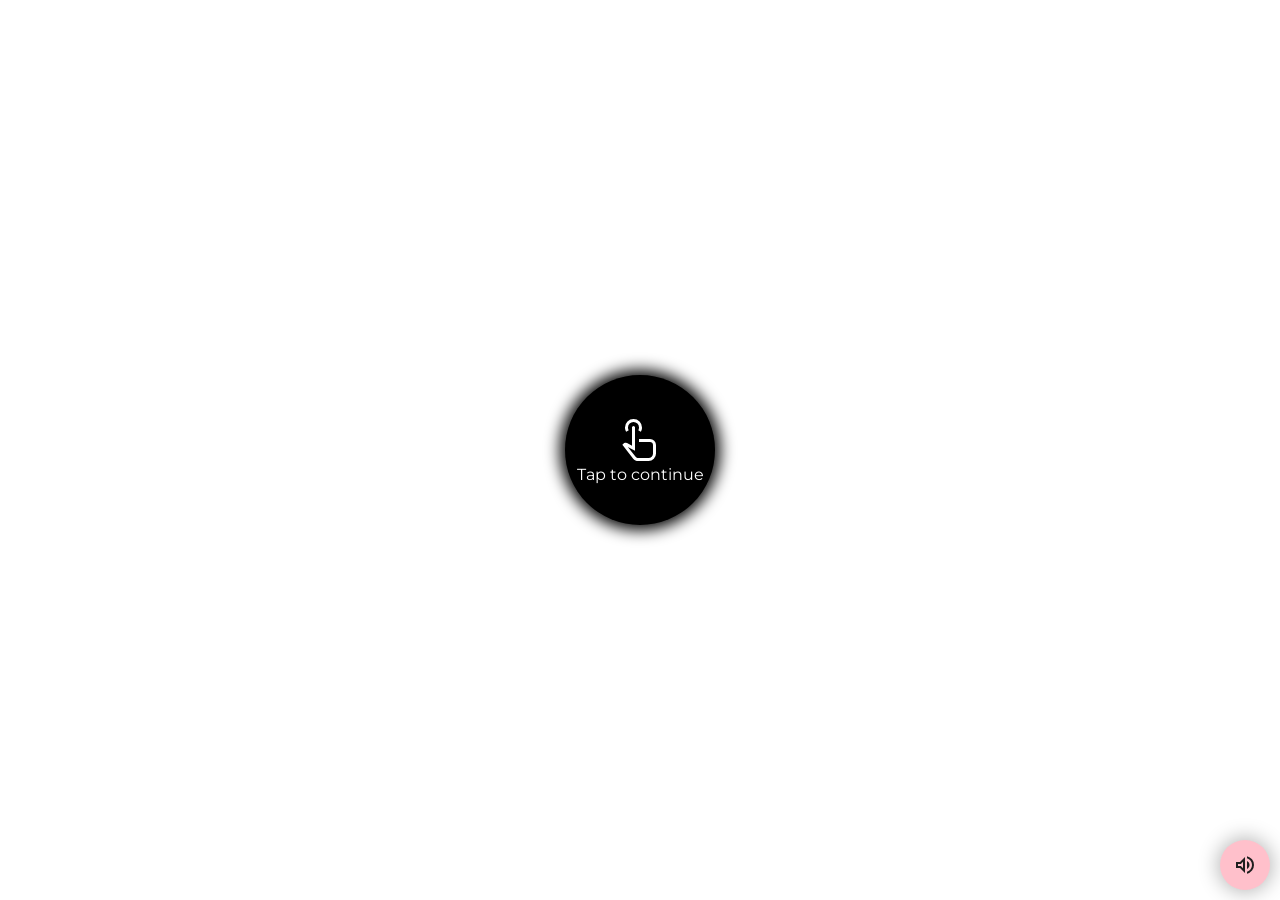
==== index.html @ 35980766 "rework" ====
<!DOCTYPE html>
<html lang="en">

<head>
    <meta charset="UTF-8">
    <meta name="viewport" content="width=device-width, initial-scale=1.0">
    <link rel="stylesheet" href="./index.css">
    <script src="./index.js" defer></script>
    <title>Ishika weds Prateek</title>
</head>

<body>
    <div id="intro-ctr">
        <video id="intro-vid" src="./static/rendered-envelop.mkv" muted></video>
        <div id="intro-cta">
            <svg xmlns="http://www.w3.org/2000/svg" height="48px" viewBox="0 -960 960 960" width="48px" fill="#FFFFFF">
                <path
                    d="M445-80q-29 0-56-12t-45-35L127-403l21-23q14-15 34.5-18.5T221-438l99 53v-365q0-12.75 8.68-21.38 8.67-8.62 21.5-8.62 12.82 0 21.32 8.62 8.5 8.63 8.5 21.38v465l-144-77 156 198q10 12 23.76 18 13.76 6 29.24 6h205q38 0 64-26t26-64v-170q0-25.5-17.25-42.75T680-460H460v-60h219.65q50.14 0 85.25 35 35.1 35 35.1 85v170q0 63-43.5 106.5T650-80H445ZM203-665q-11.07-18.75-17.04-40.49-5.96-21.74-5.96-44.76 0-70.75 49.5-120.25T350-920q71 0 120.5 49.74t49.5 120.3q0 22.96-5.96 44.62Q508.07-683.68 497-665l-52-30q7-12 11-26t4-29.48Q460-796 427.88-828q-32.12-32-78-32T272-827.92q-32 32.09-32 77.92 0 15 4 29t11 26l-52 30Zm285 335Z" />
            </svg>
            <p>Tap to continue</p>
        </div>
    </div>
    <div class="container">
        <div class="section hero">
            <video id="hero-video" autoplay muted loop playsinline>
                <source src="./static/hero-video.mp4" />
            </video>
            <div id="hero-text">
                <p class="font-pw">save the date</p>
                <h1 class="font-ny">Ishika & Prateek</h1>
                <p class="font-pw">we are getting married!</p>
                <p class="font-mont">June 23, 2026</p>
                <p class="font-mont">Tuesday</p>
            </div>
            <div class="hero-cta">
                <a class="font-mont" href="#rsvp">SCROLL DOWN</a>
            </div>
        </div>
        <div class="section countdown">
            <div class="countdown-text">
                <p class="font-mont">COUNTDOWN</p>
                <h1 class="font-pw">To the big day</h1>
            </div>
            <div class="countdown-timer">
                <div class="countdown-timer-item">
                    <h1 id="days">00</h1>
                    <p>Days</p>
                </div>
                <div class="countdown-timer-item">
                    <h1 id="hours">00</h1>
                    <p>Hours</p>
                </div>
                <div class="countdown-timer-item">
                    <h1 id="minutes">00</h1>
                    <p>Minutes</p>
                </div>
                <div class="countdown-timer-item">
                    <h1 id="seconds">00</h1>
                    <p>Seconds</p>
                </div>
            </div>
        </div>
        <div class="section events">
            <h1 class="font-mont">Events</h1>
            <div id="events-content">
                <svg width="780" height="1146" viewBox="0 0 780 1146" fill="none" xmlns="http://www.w3.org/2000/svg">
                    <path
                        d="M666 135.245C534.237 135.245 431.869 135.245 389.727 1.46952C347.586 135.245 245.217 135.245 113.454 135.245C-18.5457 135.245 3.95432 264.745 3.95432 264.745V880.745C3.95432 880.745 -18.5457 1010.25 113.454 1010.25C245.217 1010.25 347.586 1010.25 389.727 1144.02C431.869 1010.25 534.237 1010.25 666 1010.25C798 1010.25 775.5 880.745 775.5 880.745V264.745C775.5 264.745 798 135.245 666 135.245Z"
                        fill="white" />
                    <path
                        d="M389.5 0.745209C431.5 135.245 534 135.245 666 135.245C798 135.245 775.5 264.745 775.5 264.745V880.745C775.5 880.745 798 1010.25 666 1010.25C534 1010.25 431.5 1010.25 389.5 1144.75M389.954 1144.75C347.954 1010.25 245.454 1010.25 113.454 1010.25C-18.5457 1010.25 3.95432 880.745 3.95432 880.745V264.745C3.95432 264.745 -18.5457 135.245 113.454 135.245C245.454 135.245 347.954 135.245 389.954 0.745209"
                        stroke="black" stroke-width="5" />
                </svg>
            </div>
        </div>
    </div>
    <div class="bg-aud-wrapper">
        <audio id="bg-aud" src="./static/almost_quiet_roads.mp3" loop>
        </audio>
        <img class="speaker-btns" src="./static/volume_up.svg" alt="" data-type="on" data-muted="false">
        <img class="speaker-btns" src="./static/volume_off.svg" alt="" data-type="off" data-muted="true">
    </div>
</body>

</html>
---- index.css ----
@charset "UTF-8";
* {
  position: relative;
  margin: 0;
  padding: 0;
  box-sizing: border-box;
  font-family: var(--font-default);
}

*::-moz-selection {
  color: #fff;
  background-color: #000;
}

*::selection {
  color: #fff;
  background-color: #000;
}

@font-face {
  font-family: "NewYork";
  src: url("./static/fonts/newyork-webfont.ttf");
}
@font-face {
  font-family: "Montserrat";
  src: url("./static/fonts/Montserrat-VariableFont_wght.ttf");
}
@font-face {
  font-family: "PlaywriteCU";
  src: url("./static/fonts/PlaywriteCU-VariableFont_wght.ttf");
}
:root {
  --fs-p: 0.8em;
  --fs-h: 1.3em;
  --ltr-spc: 5px;
  --font-heading: "NewYork";
  --font-sub-heading: "PlaywriteCU";
  --font-default: "Montserrat";
  --color-light: #c3dbc5;
  --color-dark: #012622;
}

.font-mont {
  font-family: var(--font-default);
}

.font-ny {
  font-family: var(--font-heading);
}

.font-pw {
  font-family: var(--font-sub-heading);
}

body {
  position: relative;
  width: 100vw;
  min-height: 100vh;
}
body #intro-ctr {
  position: absolute;
  width: 100%;
  height: 100vh;
  display: flex;
  justify-content: center;
  align-items: center;
  transition: opacity 1s ease-out;
  cursor: pointer;
  z-index: 999;
  overflow: hidden;
}
body #intro-ctr #intro-vid {
  position: relative;
  height: 100%;
  -o-object-fit: cover;
     object-fit: cover;
}
body #intro-ctr #intro-cta {
  position: absolute;
  display: flex;
  justify-content: center;
  align-items: center;
  flex-direction: column;
  width: 150px;
  height: 150px;
  background: rgb(0, 0, 0);
  border-radius: 50%;
  animation: pulse 1s infinite alternate;
  box-shadow: 0 0 15px 5px #000;
}
body #intro-ctr #intro-cta p {
  color: #fff;
}
@keyframes pulse {
  from {
    opacity: 0;
  }
  to {
    opacity: 1;
  }
}
body .container {
  max-width: 100%;
  overflow: hidden;
  display: none;
  flex-direction: column;
  align-items: center;
  justify-content: flex-start;
  z-index: 0;
}
body .section {
  position: relative;
  width: 100%;
  height: auto;
  overflow: hidden;
  padding: 50px 0;
  z-index: 1;
}
body .hero {
  height: 100vh;
  display: flex;
  flex-direction: column;
  align-items: center;
  justify-content: center;
}
body .hero #hero-video {
  width: 100%;
  -webkit-user-select: none;
  -moz-user-select: none;
       user-select: none;
}
body .hero #hero-text {
  position: absolute;
  top: 50%;
  left: 50%;
  transform: translate(-50%, -50%);
  display: flex;
  flex-direction: column;
  align-items: center;
  justify-content: center;
}
body .hero #hero-text p {
  font-size: var(--fs-p);
}
body .hero #hero-text h1 {
  font-size: var(--fs-h);
  text-transform: uppercase;
}
body .hero .hero-cta {
  position: absolute;
  bottom: 20px;
}
body .hero .hero-cta a {
  text-decoration: none;
  letter-spacing: var(--ltr-spc);
  text-transform: uppercase;
  color: #000;
}
body .hero .hero-cta a::after {
  content: "↓";
}
body .countdown {
  display: flex;
  flex-direction: column;
  align-items: center;
  justify-content: flex-start;
  background-color: var(--color-dark);
  color: #fff;
}
body .countdown .countdown-text {
  position: relative;
  text-align: center;
}
body .countdown .countdown-text p {
  font-size: var(--fs-p);
  letter-spacing: var(--ltr-spc);
}
body .countdown .countdown-text h1 {
  font-size: var(--fs-h);
  font-weight: 300;
}
body .countdown .countdown-timer {
  position: relative;
  display: flex;
  justify-content: space-between;
  gap: 20px;
  flex-wrap: wrap;
  padding: 20px;
}
body .countdown .countdown-timer .countdown-timer-item {
  position: relative;
  flex-grow: 1;
  flex-shrink: 1;
  width: 100px;
  height: 100px;
  background-color: var(--color-light);
  border-radius: 5px;
  display: flex;
  flex-direction: column;
  justify-content: center;
  align-items: center;
}
body .countdown .countdown-timer .countdown-timer-item h1 {
  font-family: "NewYork";
}
body .countdown .countdown-timer .countdown-timer-item p {
  font-family: var(--font-default);
}
body .events {
  display: flex;
  flex-direction: column;
  justify-content: flex-start;
  align-items: center;
  background-color: var(--color-light);
  width: 100%;
}
body .events h1 {
  color: #000;
  letter-spacing: 5px;
}
body .events #events-content {
  display: flex;
  justify-content: center;
  align-items: center;
  width: 100%;
  min-height: 700px;
}
body .events #events-content svg {
  position: absolute;
  width: 100%;
  fill: var(--color-dark);
  z-index: -1;
}
body .events #events-content svg path {
  stroke: none;
}
body .bg-aud-wrapper {
  position: fixed;
  width: 50px;
  height: 50px;
  border-radius: 50%;
  background-color: pink;
  display: flex;
  justify-content: center;
  align-items: center;
  bottom: 10px;
  right: 10px;
  z-index: 99;
  box-shadow: 0 0 20px 2px rgba(0, 0, 0, 0.2941176471);
}
body .bg-aud-wrapper .speaker-btns {
  position: absolute;
}
body .bg-aud-wrapper .speaker-btns:nth-of-type(2) {
  display: none;
}/*# sourceMappingURL=index.css.map */
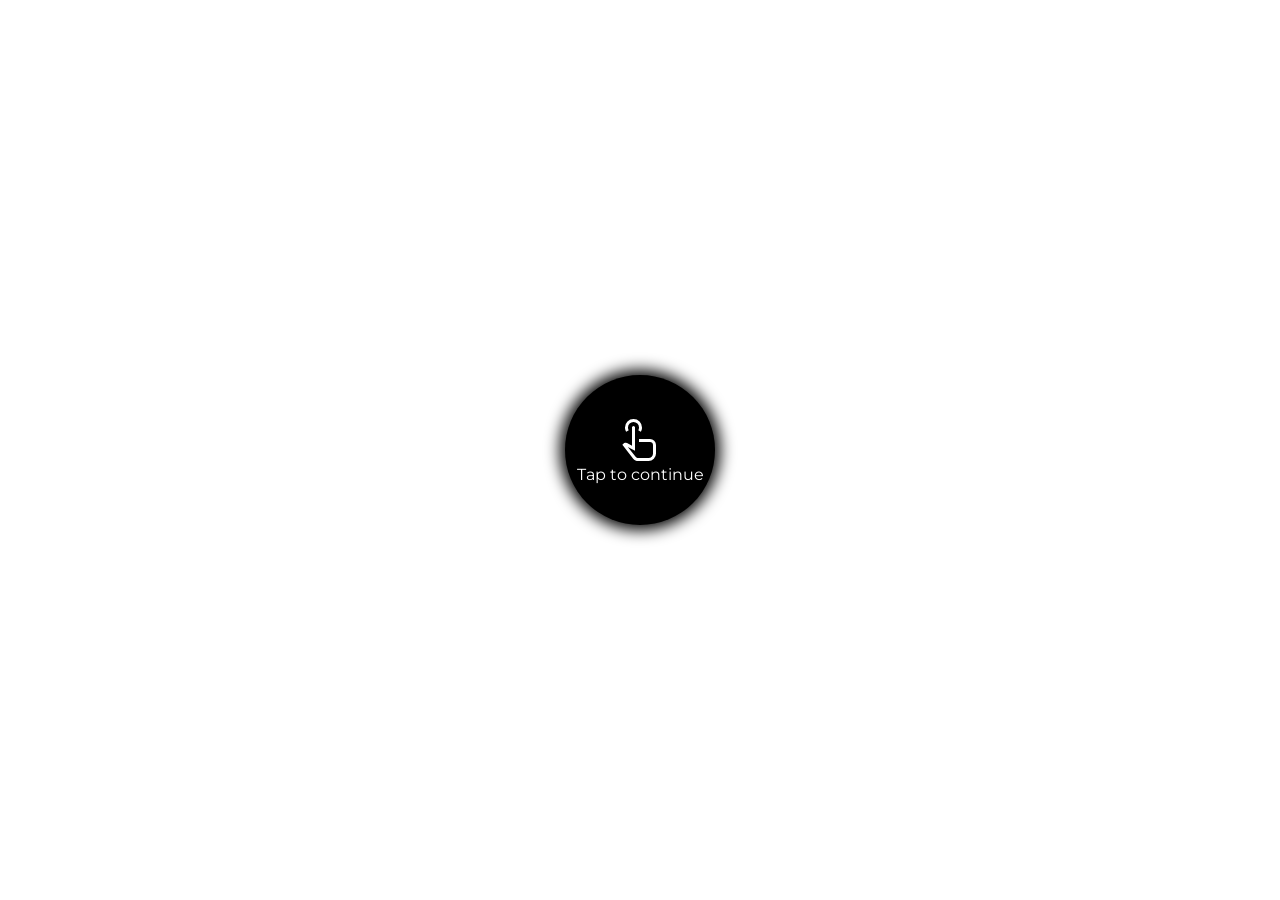
==== commit c2bf23dd: "timeline + floral border + queryparams" ====
--- a/index.html
+++ b/index.html
@@ -11,16 +11,36 @@
 
 <body>
     <div id="intro-ctr">
-        <video id="intro-vid" src="./static/rendered-envelop.mkv" muted></video>
+        <video id="intro-vid" src="./static/rendered-envelop.mkv" muted playsinline></video>
         <div id="intro-cta">
             <svg xmlns="http://www.w3.org/2000/svg" height="48px" viewBox="0 -960 960 960" width="48px" fill="#FFFFFF">
                 <path
-                    d="M445-80q-29 0-56-12t-45-35L127-403l21-23q14-15 34.5-18.5T221-438l99 53v-365q0-12.75 8.68-21.38 8.67-8.62 21.5-8.62 12.82 0 21.32 8.62 8.5 8.63 8.5 21.38v465l-144-77 156 198q10 12 23.76 18 13.76 6 29.24 6h205q38 0 64-26t26-64v-170q0-25.5-17.25-42.75T680-460H460v-60h219.65q50.14 0 85.25 35 35.1 35 35.1 85v170q0 63-43.5 106.5T650-80H445ZM203-665q-11.07-18.75-17.04-40.49-5.96-21.74-5.96-44.76 0-70.75 49.5-120.25T350-920q71 0 120.5 49.74t49.5 120.3q0 22.96-5.96 44.62Q508.07-683.68 497-665l-52-30q7-12 11-26t4-29.48Q460-796 427.88-828q-32.12-32-78-32T272-827.92q-32 32.09-32 77.92 0 15 4 29t11 26l-52 30Zm285 335Z" />
+                d="M445-80q-29 0-56-12t-45-35L127-403l21-23q14-15 34.5-18.5T221-438l99 53v-365q0-12.75 8.68-21.38 8.67-8.62 21.5-8.62 12.82 0 21.32 8.62 8.5 8.63 8.5 21.38v465l-144-77 156 198q10 12 23.76 18 13.76 6 29.24 6h205q38 0 64-26t26-64v-170q0-25.5-17.25-42.75T680-460H460v-60h219.65q50.14 0 85.25 35 35.1 35 35.1 85v170q0 63-43.5 106.5T650-80H445ZM203-665q-11.07-18.75-17.04-40.49-5.96-21.74-5.96-44.76 0-70.75 49.5-120.25T350-920q71 0 120.5 49.74t49.5 120.3q0 22.96-5.96 44.62Q508.07-683.68 497-665l-52-30q7-12 11-26t4-29.48Q460-796 427.88-828q-32.12-32-78-32T272-827.92q-32 32.09-32 77.92 0 15 4 29t11 26l-52 30Zm285 335Z" />
             </svg>
             <p>Tap to continue</p>
         </div>
     </div>
     <div class="container">
+        <div class="border-imgs">
+            <div>
+                <img src="./static/floral-border.png" aria-hidden="true">
+            </div>
+            <div>
+                <img src="./static/floral-border.png" aria-hidden="true">
+            </div>
+            <div>
+                <img src="./static/floral-border.png" aria-hidden="true">
+            </div>
+            <div>
+                <img src="./static/floral-border.png" aria-hidden="true">
+            </div>
+            <div>
+                <img src="./static/floral-border.png" aria-hidden="true">
+            </div>
+            <div>
+                <img src="./static/floral-border.png" aria-hidden="true">
+            </div>
+        </div>
         <div class="section hero">
             <video id="hero-video" autoplay muted loop playsinline>
                 <source src="./static/hero-video.mp4" />
@@ -60,26 +80,128 @@
                 </div>
             </div>
         </div>
+        <div class="section salutations">
+            <p class="font-pw">
+                || Shree Ganeshaye Namah ||
+            </p>           
+            <p>
+                Mrs. Surinder Kaur & Mr. Surender Singh Giran request your gracious presence
+                and blessings on the auspicious occasion of the wedding of their beloved daughter
+            </p>
+            <h1 class="font-ny">Ishika</h1>
+            <h3 class="font-ny">with</h3>
+            <h1 class="font-ny">Prateek</h1>
+            <p>Son of Mrs. X & Mr. Sunil Bindal</p>
+        </div>
         <div class="section events">
-            <h1 class="font-mont">Events</h1>
-            <div id="events-content">
-                <svg width="780" height="1146" viewBox="0 0 780 1146" fill="none" xmlns="http://www.w3.org/2000/svg">
+            <h1 class="evt-sec-hd">Events</h1>
+            <ul>
+                <li>
+                    <div class="tl-itm-img">
+                        <p>Sat.</p>
+                        <h1>20</h1>
+                        <p>June</p>
+                    </div>
+                    <div class="tl-itm-cntnt">
+                        <p>1PM Onwards</p>
+                        <h3>Brahm Bhoj</h3>
+                        <p>Venue: Giran Residence, Nalagarh</p>
+                        <a href="https://maps.app.goo.gl/SNMnm57GWrS3jWi1A" target="_blank" rel="noopener">Get
+                            Directions</a>
+                    </div>
+                </li>
+                <li>
+                    <div class="tl-itm-img">
+                        <p>Mon.</p>
+                        <h1>22</h1>
+                        <p>June</p>
+                    </div>
+                    <div class="tl-itm-cntnt">
+                        <p>10AM Onwards</p>
+                        <h3>Haldi</h3>
+                        <p>Venue: Giran Residence, Nalagarh</p>
+                        <a href="https://maps.app.goo.gl/SNMnm57GWrS3jWi1A" target="_blank" rel="noopener">Get
+                            Directions</a>
+                    </div>
+                </li>
+                <li>
+                    <div class="tl-itm-img">
+                        <p>Mon.</p>
+                        <h1>22</h1>
+                        <p>June</p>
+                    </div>
+                    <div class="tl-itm-cntnt">
+                        <p>3PM Onwards</p>
+                        <h3>Mehndi</h3>
+                        <p>Venue: Giran Residence, Nalagarh</p>
+                        <a href="https://maps.app.goo.gl/SNMnm57GWrS3jWi1A" target="_blank" rel="noopener">Get
+                            Directions</a>
+                    </div>
+                </li>
+                <li>
+                    <div class="tl-itm-img">
+                        <p>Mon.</p>
+                        <h1>22</h1>
+                        <p>June</p>
+                    </div>
+                    <div class="tl-itm-cntnt">
+                        <p>10PM Onwards</p>
+                        <h3>Jaago</h3>
+                        <p>Venue: Giran Residence, Nalagarh</p>
+                        <a href="https://maps.app.goo.gl/SNMnm57GWrS3jWi1A" target="_blank" rel="noopener">Get
+                            Directions</a>
+                    </div>
+                </li>
+                <li>
+                    <div class="tl-itm-img">
+                        <p>Tue.</p>
+                        <h1>23</h1>
+                        <p>June</p>
+                    </div>
+                    <div class="tl-itm-cntnt">
+                        <p>8PM Onwards</p>
+                        <h3>Arrival of Baraat</h3>
+                        <p>Venue: Amour, Zirakpur</p>
+                        <a href="https://maps.app.goo.gl/FdJdnbdSKJWNtoSg6" target="_blank" rel="noopener">Get
+                            Directions</a>
+                    </div>
+                </li>
+                <li>
+                    <div class="tl-itm-img">
+                        <p>Wed.</p>
+                        <h1>24</h1>
+                        <p>June</p>
+                    </div>
+                    <div class="tl-itm-cntnt">
+                        <p>1AM</p>
+                        <h3>Lagan Phere</h3>
+                        <p>Venue: Amour, Zirakpur</p>
+                        <a href="https://maps.app.goo.gl/FdJdnbdSKJWNtoSg6" target="_blank" rel="noopener">Get
+                            Directions</a>
+                    </div>
+                </li>
+            </ul>
+        </div>
+        <div class="section divider">
+            <div></div>
+            <img src="./static/heart.svg" aria-hidden="true">
+            <div></div>
+        </div>
+        <div class="bg-aud-wrapper">
+            <audio id="bg-aud" src="./static/almost_quiet_roads.mp3" loop>
+            </audio>
+            <img class="speaker-btns" src="./static/volume_up.svg" alt="" data-type="on" data-muted="false">
+            <img class="speaker-btns" src="./static/volume_off.svg" alt="" data-type="off" data-muted="true">
+        </div>
+        <svg id="svg-defs-hidden" viewBox="0 0 319 148" fill="none" xmlns="http://www.w3.org/2000/svg">
+            <defs>
+                <clipPath id="mask">
                     <path
-                        d="M666 135.245C534.237 135.245 431.869 135.245 389.727 1.46952C347.586 135.245 245.217 135.245 113.454 135.245C-18.5457 135.245 3.95432 264.745 3.95432 264.745V880.745C3.95432 880.745 -18.5457 1010.25 113.454 1010.25C245.217 1010.25 347.586 1010.25 389.727 1144.02C431.869 1010.25 534.237 1010.25 666 1010.25C798 1010.25 775.5 880.745 775.5 880.745V264.745C775.5 264.745 798 135.245 666 135.245Z"
-                        fill="white" />
-                    <path
-                        d="M389.5 0.745209C431.5 135.245 534 135.245 666 135.245C798 135.245 775.5 264.745 775.5 264.745V880.745C775.5 880.745 798 1010.25 666 1010.25C534 1010.25 431.5 1010.25 389.5 1144.75M389.954 1144.75C347.954 1010.25 245.454 1010.25 113.454 1010.25C-18.5457 1010.25 3.95432 880.745 3.95432 880.745V264.745C3.95432 264.745 -18.5457 135.245 113.454 135.245C245.454 135.245 347.954 135.245 389.954 0.745209"
-                        stroke="black" stroke-width="5" />
-                </svg>
-            </div>
-        </div>
-    </div>
-    <div class="bg-aud-wrapper">
-        <audio id="bg-aud" src="./static/almost_quiet_roads.mp3" loop>
-        </audio>
-        <img class="speaker-btns" src="./static/volume_up.svg" alt="" data-type="on" data-muted="false">
-        <img class="speaker-btns" src="./static/volume_off.svg" alt="" data-type="off" data-muted="true">
-    </div>
+                        d="M224.5 26C186.1 26 165.167 8.66667 159.5 0C153.833 8.66667 132.9 26 94.5 26H27C18 24.5 0 32 0 74C0 116 18 123.5 27 122H94.5C132.9 122 153.833 139.333 159.5 148C165.167 139.333 185.6 122 224 122H291.5C300.5 123.5 319 116 319 74C319 32 301 24.5 292 26H224.5Z"
+                        fill="black" />
+                </clipPath>
+            </defs>
+        </svg>
 </body>
 
 </html>
--- a/index.css
+++ b/index.css
@@ -36,8 +36,9 @@
   --font-heading: "NewYork";
   --font-sub-heading: "PlaywriteCU";
   --font-default: "Montserrat";
-  --color-light: #c3dbc5;
-  --color-dark: #012622;
+  --color-light: #fefefe;
+  --color-dark: #ced4e5;
+  --color-accent: #e6ced3;
 }
 
 .font-mont {
@@ -50,6 +51,14 @@
 
 .font-pw {
   font-family: var(--font-sub-heading);
+}
+
+#svg-defs-hidden {
+  position: absolute;
+  width: 0;
+  height: 0;
+  overflow: visible;
+  pointer-events: none;
 }
 
 body {
@@ -108,13 +117,60 @@
   justify-content: flex-start;
   z-index: 0;
 }
+body .border-imgs {
+  position: absolute;
+  width: 100vw;
+  height: auto;
+  z-index: 1;
+  top: 100vh;
+  display: flex;
+  flex-direction: column;
+}
+body .border-imgs div {
+  width: 100%;
+  height: auto;
+  display: flex;
+  align-items: center;
+}
+body .border-imgs div img {
+  position: relative;
+  width: 120px;
+  height: auto;
+  opacity: 0.6;
+}
+body .border-imgs div:nth-of-type(odd) {
+  justify-content: flex-start;
+}
+body .border-imgs div:nth-of-type(odd) img {
+  left: 0;
+  transform: rotateY(180deg);
+}
+body .border-imgs div:nth-of-type(even) {
+  justify-content: flex-end;
+}
+body .border-imgs div:nth-of-type(even) img {
+  right: 0;
+  transform: unset;
+}
 body .section {
   position: relative;
   width: 100%;
   height: auto;
   overflow: hidden;
-  padding: 50px 0;
-  z-index: 1;
+  padding-top: 50px;
+}
+body .section * {
+  z-index: 2;
+}
+body .salutations {
+  display: flex;
+  flex-direction: column;
+  align-items: center;
+  width: 80%;
+  gap: 10px;
+}
+body .salutations p:nth-of-type(1) {
+  font-size: 12px;
 }
 body .hero {
   height: 100vh;
@@ -141,6 +197,7 @@
 }
 body .hero #hero-text p {
   font-size: var(--fs-p);
+  margin: 10px 0;
 }
 body .hero #hero-text h1 {
   font-size: var(--fs-h);
@@ -164,8 +221,8 @@
   flex-direction: column;
   align-items: center;
   justify-content: flex-start;
-  background-color: var(--color-dark);
-  color: #fff;
+  background: linear-gradient(123deg, rgb(206, 212, 229) 0%, rgb(230, 206, 211) 100%);
+  color: #000;
 }
 body .countdown .countdown-text {
   position: relative;
@@ -211,28 +268,83 @@
   flex-direction: column;
   justify-content: flex-start;
   align-items: center;
-  background-color: var(--color-light);
-  width: 100%;
-}
-body .events h1 {
+  width: 100%;
+}
+body .events .evt-sec-hd {
   color: #000;
-  letter-spacing: 5px;
-}
-body .events #events-content {
-  display: flex;
-  justify-content: center;
-  align-items: center;
-  width: 100%;
-  min-height: 700px;
-}
-body .events #events-content svg {
-  position: absolute;
-  width: 100%;
-  fill: var(--color-dark);
-  z-index: -1;
-}
-body .events #events-content svg path {
-  stroke: none;
+  margin-bottom: 20px;
+  font-family: var(--font-heading);
+  background-color: var(--color-dark);
+  padding: 10px 50px;
+  border-radius: 999em;
+}
+body .events ul {
+  list-style: none;
+}
+body .events ul li {
+  display: flex;
+  flex-direction: row;
+  justify-content: flex-start;
+  width: auto;
+  align-items: center;
+  margin-bottom: 50px;
+}
+body .events ul li .tl-itm-img {
+  width: 100px;
+  height: 100px;
+  background-color: var(--color-dark);
+  border-radius: 50%;
+  margin-right: 20px;
+  display: flex;
+  flex-direction: column;
+  justify-content: center;
+  align-items: center;
+}
+body .events ul li .tl-itm-img h1 {
+  font-weight: normal;
+}
+body .events ul li .tl-itm-img::after {
+  content: "";
+  width: 2px;
+  height: 100px;
+  left: 50%;
+  transform: translate(-50%, 0);
+  top: 100%;
+  position: absolute;
+  background-color: #000;
+}
+body .events ul li .tl-itm-cntnt {
+  display: flex;
+  flex-direction: column;
+  align-items: flex-start;
+  justify-content: center;
+}
+body .events ul li .tl-itm-cntnt p:nth-of-type(1) {
+  background-color: var(--color-accent);
+  padding: 5px 10px;
+  border-radius: 5px;
+}
+body .events ul li:last-of-type > .tl-itm-img::after {
+  display: none;
+}
+body .divider {
+  position: relative;
+  display: flex;
+  flex-direction: row;
+  align-items: center;
+  width: 80%;
+  padding: unset;
+}
+body .divider div {
+  position: relative;
+  flex: 1 1 100px;
+  height: 2px;
+  background-color: var(--color-dark);
+}
+body .divider img {
+  position: relative;
+  width: 24px;
+  margin: 0px 10px;
 }
 body .bg-aud-wrapper {
   position: fixed;
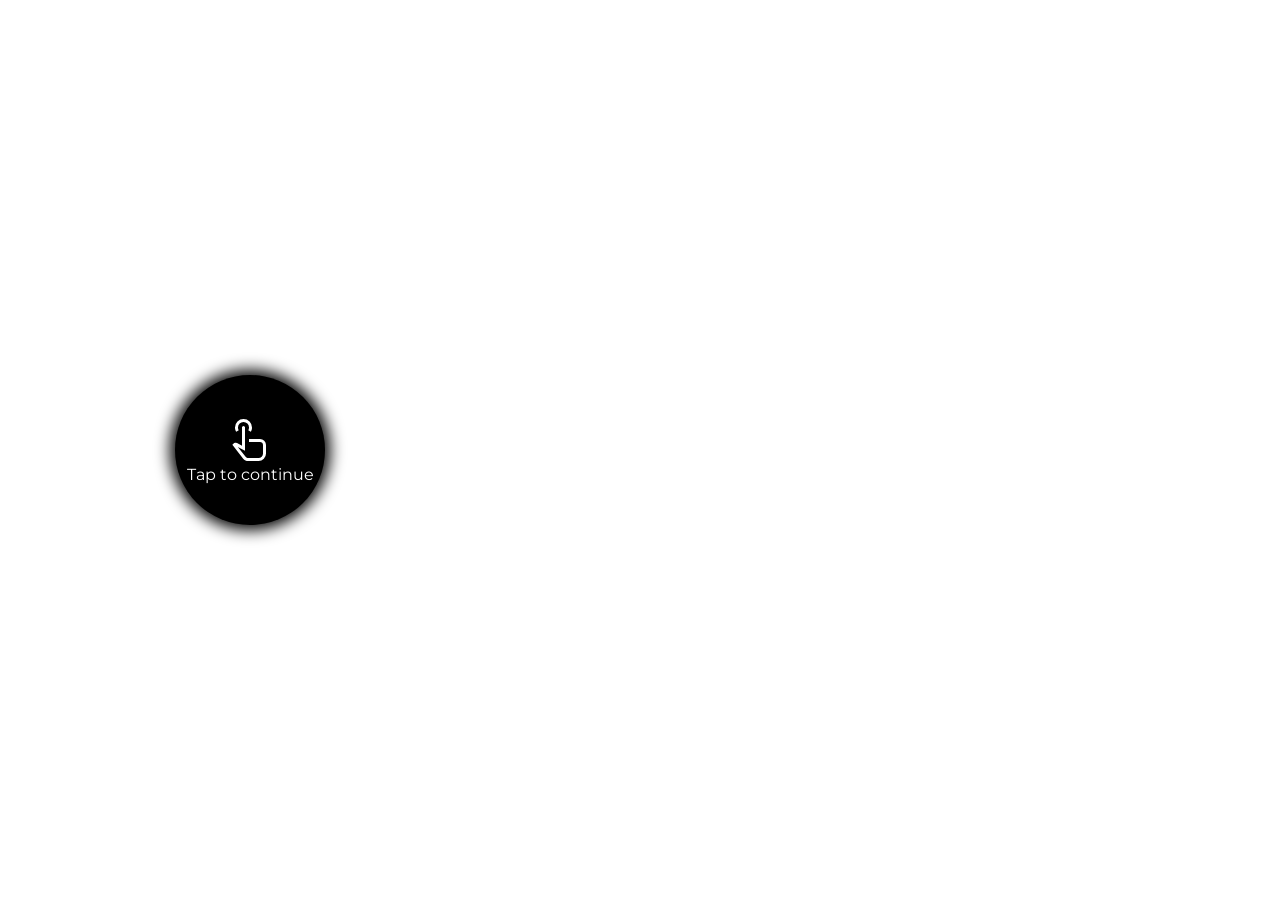
==== commit 41a8d3b9: "minor cleanup" ====
--- a/index.html
+++ b/index.html
@@ -15,7 +15,7 @@
         <div id="intro-cta">
             <svg xmlns="http://www.w3.org/2000/svg" height="48px" viewBox="0 -960 960 960" width="48px" fill="#FFFFFF">
                 <path
-                d="M445-80q-29 0-56-12t-45-35L127-403l21-23q14-15 34.5-18.5T221-438l99 53v-365q0-12.75 8.68-21.38 8.67-8.62 21.5-8.62 12.82 0 21.32 8.62 8.5 8.63 8.5 21.38v465l-144-77 156 198q10 12 23.76 18 13.76 6 29.24 6h205q38 0 64-26t26-64v-170q0-25.5-17.25-42.75T680-460H460v-60h219.65q50.14 0 85.25 35 35.1 35 35.1 85v170q0 63-43.5 106.5T650-80H445ZM203-665q-11.07-18.75-17.04-40.49-5.96-21.74-5.96-44.76 0-70.75 49.5-120.25T350-920q71 0 120.5 49.74t49.5 120.3q0 22.96-5.96 44.62Q508.07-683.68 497-665l-52-30q7-12 11-26t4-29.48Q460-796 427.88-828q-32.12-32-78-32T272-827.92q-32 32.09-32 77.92 0 15 4 29t11 26l-52 30Zm285 335Z" />
+                    d="M445-80q-29 0-56-12t-45-35L127-403l21-23q14-15 34.5-18.5T221-438l99 53v-365q0-12.75 8.68-21.38 8.67-8.62 21.5-8.62 12.82 0 21.32 8.62 8.5 8.63 8.5 21.38v465l-144-77 156 198q10 12 23.76 18 13.76 6 29.24 6h205q38 0 64-26t26-64v-170q0-25.5-17.25-42.75T680-460H460v-60h219.65q50.14 0 85.25 35 35.1 35 35.1 85v170q0 63-43.5 106.5T650-80H445ZM203-665q-11.07-18.75-17.04-40.49-5.96-21.74-5.96-44.76 0-70.75 49.5-120.25T350-920q71 0 120.5 49.74t49.5 120.3q0 22.96-5.96 44.62Q508.07-683.68 497-665l-52-30q7-12 11-26t4-29.48Q460-796 427.88-828q-32.12-32-78-32T272-827.92q-32 32.09-32 77.92 0 15 4 29t11 26l-52 30Zm285 335Z" />
             </svg>
             <p>Tap to continue</p>
         </div>
@@ -83,7 +83,7 @@
         <div class="section salutations">
             <p class="font-pw">
                 || Shree Ganeshaye Namah ||
-            </p>           
+            </p>
             <p>
                 Mrs. Surinder Kaur & Mr. Surender Singh Giran request your gracious presence
                 and blessings on the auspicious occasion of the wedding of their beloved daughter
@@ -93,6 +93,11 @@
             <h1 class="font-ny">Prateek</h1>
             <p>Son of Mrs. X & Mr. Sunil Bindal</p>
         </div>
+        <div class="section divider">
+            <div></div>
+            <img src="./static/heart.svg" aria-hidden="true">
+            <div></div>
+        </div>
         <div class="section events">
             <h1 class="evt-sec-hd">Events</h1>
             <ul>
@@ -193,7 +198,7 @@
             <img class="speaker-btns" src="./static/volume_up.svg" alt="" data-type="on" data-muted="false">
             <img class="speaker-btns" src="./static/volume_off.svg" alt="" data-type="off" data-muted="true">
         </div>
-        <svg id="svg-defs-hidden" viewBox="0 0 319 148" fill="none" xmlns="http://www.w3.org/2000/svg">
+        <!-- <svg id="svg-defs-hidden" viewBox="0 0 319 148" fill="none" xmlns="http://www.w3.org/2000/svg">
             <defs>
                 <clipPath id="mask">
                     <path
@@ -201,7 +206,7 @@
                         fill="black" />
                 </clipPath>
             </defs>
-        </svg>
+        </svg> -->
 </body>
 
 </html>
--- a/index.css
+++ b/index.css
@@ -64,6 +64,7 @@
 body {
   position: relative;
   width: 100vw;
+  max-width: 500px;
   min-height: 100vh;
 }
 body #intro-ctr {
@@ -92,7 +93,7 @@
   flex-direction: column;
   width: 150px;
   height: 150px;
-  background: rgb(0, 0, 0);
+  background: #000;
   border-radius: 50%;
   animation: pulse 1s infinite alternate;
   box-shadow: 0 0 15px 5px #000;
@@ -157,7 +158,7 @@
   width: 100%;
   height: auto;
   overflow: hidden;
-  padding-top: 50px;
+  margin-bottom: 50px;
 }
 body .section * {
   z-index: 2;
@@ -168,6 +169,7 @@
   align-items: center;
   width: 80%;
   gap: 10px;
+  text-align: center;
 }
 body .salutations p:nth-of-type(1) {
   font-size: 12px;
@@ -223,6 +225,7 @@
   justify-content: flex-start;
   background: linear-gradient(123deg, rgb(206, 212, 229) 0%, rgb(230, 206, 211) 100%);
   color: #000;
+  padding: 50px 0;
 }
 body .countdown .countdown-text {
   position: relative;
@@ -318,13 +321,17 @@
   flex-direction: column;
   align-items: flex-start;
   justify-content: center;
+  gap: 10px;
 }
 body .events ul li .tl-itm-cntnt p:nth-of-type(1) {
   background-color: var(--color-accent);
   padding: 5px 10px;
   border-radius: 5px;
 }
-body .events ul li:last-of-type > .tl-itm-img::after {
+body .events ul li:last-of-type {
+  margin-bottom: unset;
+}
+body .events ul li:last-of-type .tl-itm-img::after {
   display: none;
 }
 body .divider {
@@ -333,7 +340,6 @@
   flex-direction: row;
   align-items: center;
   width: 80%;
-  padding: unset;
 }
 body .divider div {
   position: relative;
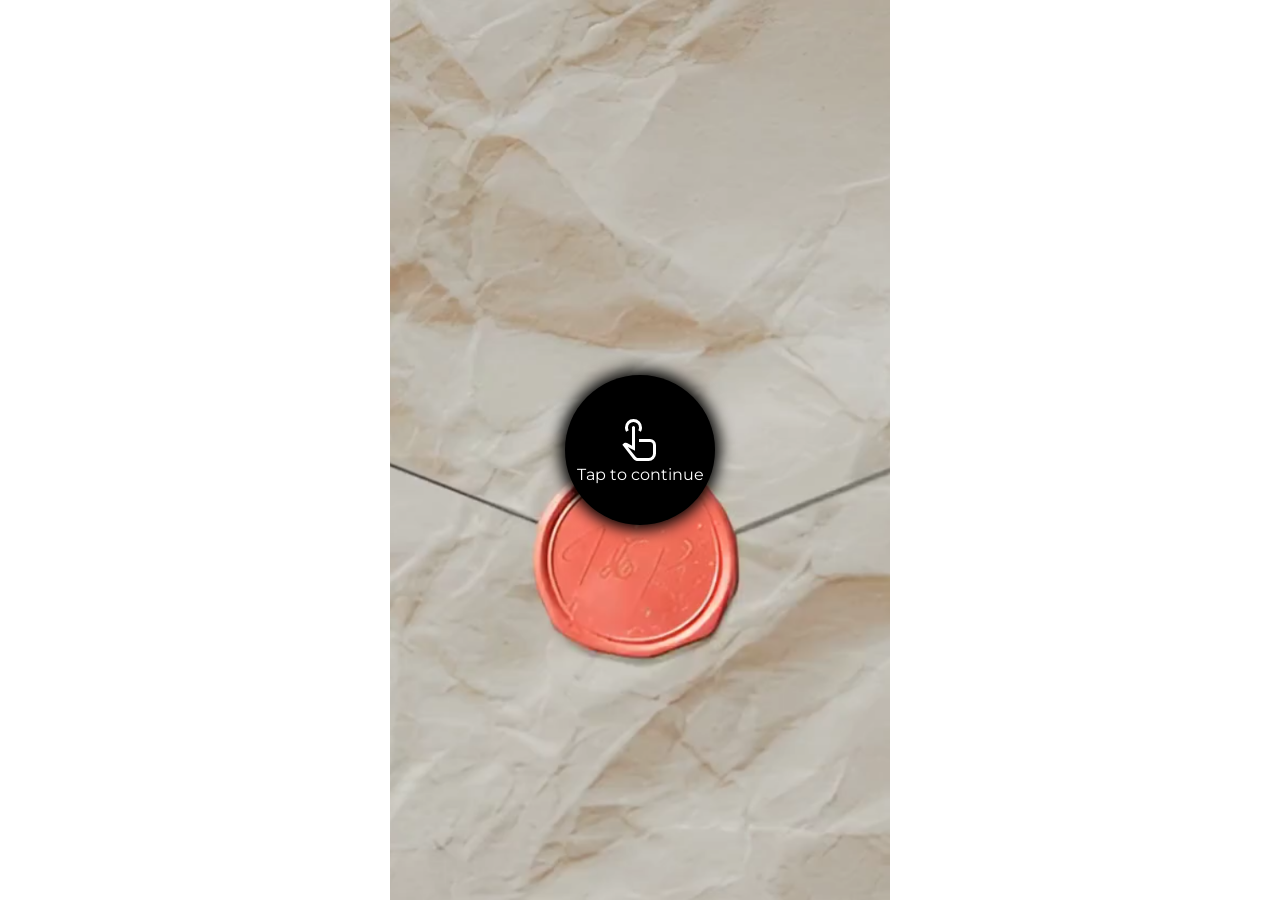
==== commit 6e285d99: "fix intro vid + text" ====
--- a/index.html
+++ b/index.html
@@ -11,7 +11,7 @@
 
 <body>
     <div id="intro-ctr">
-        <video id="intro-vid" src="./static/rendered-envelop.mkv" muted playsinline></video>
+        <video id="intro-vid" src="./static/rendered-envelop.mkv" poster="./static/videoposter.png" muted playsinline preload="auto"></video>
         <div id="intro-cta">
             <svg xmlns="http://www.w3.org/2000/svg" height="48px" viewBox="0 -960 960 960" width="48px" fill="#FFFFFF">
                 <path
@@ -48,7 +48,7 @@
             <div id="hero-text">
                 <p class="font-pw">save the date</p>
                 <h1 class="font-ny">Ishika & Prateek</h1>
-                <p class="font-pw">we are getting married!</p>
+                <p class="font-pw">are getting married!</p>
                 <p class="font-mont">June 23, 2026</p>
                 <p class="font-mont">Tuesday</p>
             </div>
@@ -81,8 +81,8 @@
             </div>
         </div>
         <div class="section salutations">
-            <p class="font-pw">
-                || Shree Ganeshaye Namah ||
+            <p class="font-mont" style="font-size: 18px;">
+                || श्री गणेशाये नमः  ||
             </p>
             <p>
                 Mrs. Surinder Kaur & Mr. Surender Singh Giran request your gracious presence
@@ -91,7 +91,7 @@
             <h1 class="font-ny">Ishika</h1>
             <h3 class="font-ny">with</h3>
             <h1 class="font-ny">Prateek</h1>
-            <p>Son of Mrs. X & Mr. Sunil Bindal</p>
+            <p>Son of Mrs. Poonam Gupta & Mr. Satish Bindal</p>
         </div>
         <div class="section divider">
             <div></div>
@@ -110,6 +110,20 @@
                     <div class="tl-itm-cntnt">
                         <p>1PM Onwards</p>
                         <h3>Brahm Bhoj</h3>
+                        <p>Venue: Giran Residence, Nalagarh</p>
+                        <a href="https://maps.app.goo.gl/SNMnm57GWrS3jWi1A" target="_blank" rel="noopener">Get
+                            Directions</a>
+                    </div>
+                </li>
+                <li>
+                    <div class="tl-itm-img">
+                        <p>Mon.</p>
+                        <h1>22</h1>
+                        <p>June</p>
+                    </div>
+                    <div class="tl-itm-cntnt">
+                        <p>7AM Onwards</p>
+                        <h3>Maama Swagat</h3>
                         <p>Venue: Giran Residence, Nalagarh</p>
                         <a href="https://maps.app.goo.gl/SNMnm57GWrS3jWi1A" target="_blank" rel="noopener">Get
                             Directions</a>
@@ -198,15 +212,6 @@
             <img class="speaker-btns" src="./static/volume_up.svg" alt="" data-type="on" data-muted="false">
             <img class="speaker-btns" src="./static/volume_off.svg" alt="" data-type="off" data-muted="true">
         </div>
-        <!-- <svg id="svg-defs-hidden" viewBox="0 0 319 148" fill="none" xmlns="http://www.w3.org/2000/svg">
-            <defs>
-                <clipPath id="mask">
-                    <path
-                        d="M224.5 26C186.1 26 165.167 8.66667 159.5 0C153.833 8.66667 132.9 26 94.5 26H27C18 24.5 0 32 0 74C0 116 18 123.5 27 122H94.5C132.9 122 153.833 139.333 159.5 148C165.167 139.333 185.6 122 224 122H291.5C300.5 123.5 319 116 319 74C319 32 301 24.5 292 26H224.5Z"
-                        fill="black" />
-                </clipPath>
-            </defs>
-        </svg> -->
 </body>
 
 </html>
--- a/index.css
+++ b/index.css
@@ -63,9 +63,10 @@
 
 body {
   position: relative;
-  width: 100vw;
+  width: 100%;
   max-width: 500px;
   min-height: 100vh;
+  margin: 0 auto;
 }
 body #intro-ctr {
   position: absolute;
@@ -117,15 +118,21 @@
   align-items: center;
   justify-content: flex-start;
   z-index: 0;
+  position: relative;
 }
 body .border-imgs {
   position: absolute;
   width: 100vw;
+  max-width: 500px;
   height: auto;
   z-index: 1;
   top: 100vh;
   display: flex;
   flex-direction: column;
+  -webkit-user-select: none;
+  -moz-user-select: none;
+       user-select: none;
+  pointer-events: none;
 }
 body .border-imgs div {
   width: 100%;
@@ -182,7 +189,7 @@
   justify-content: center;
 }
 body .hero #hero-video {
-  width: 100%;
+  width: 150%;
   -webkit-user-select: none;
   -moz-user-select: none;
        user-select: none;
@@ -290,7 +297,7 @@
   justify-content: flex-start;
   width: auto;
   align-items: center;
-  margin-bottom: 50px;
+  margin-bottom: 100px;
 }
 body .events ul li .tl-itm-img {
   width: 100px;
@@ -309,7 +316,7 @@
 body .events ul li .tl-itm-img::after {
   content: "";
   width: 2px;
-  height: 100px;
+  height: 150px;
   left: 50%;
   transform: translate(-50%, 0);
   top: 100%;
@@ -351,6 +358,7 @@
   position: relative;
   width: 24px;
   margin: 0px 10px;
+  opacity: 0.5;
 }
 body .bg-aud-wrapper {
   position: fixed;
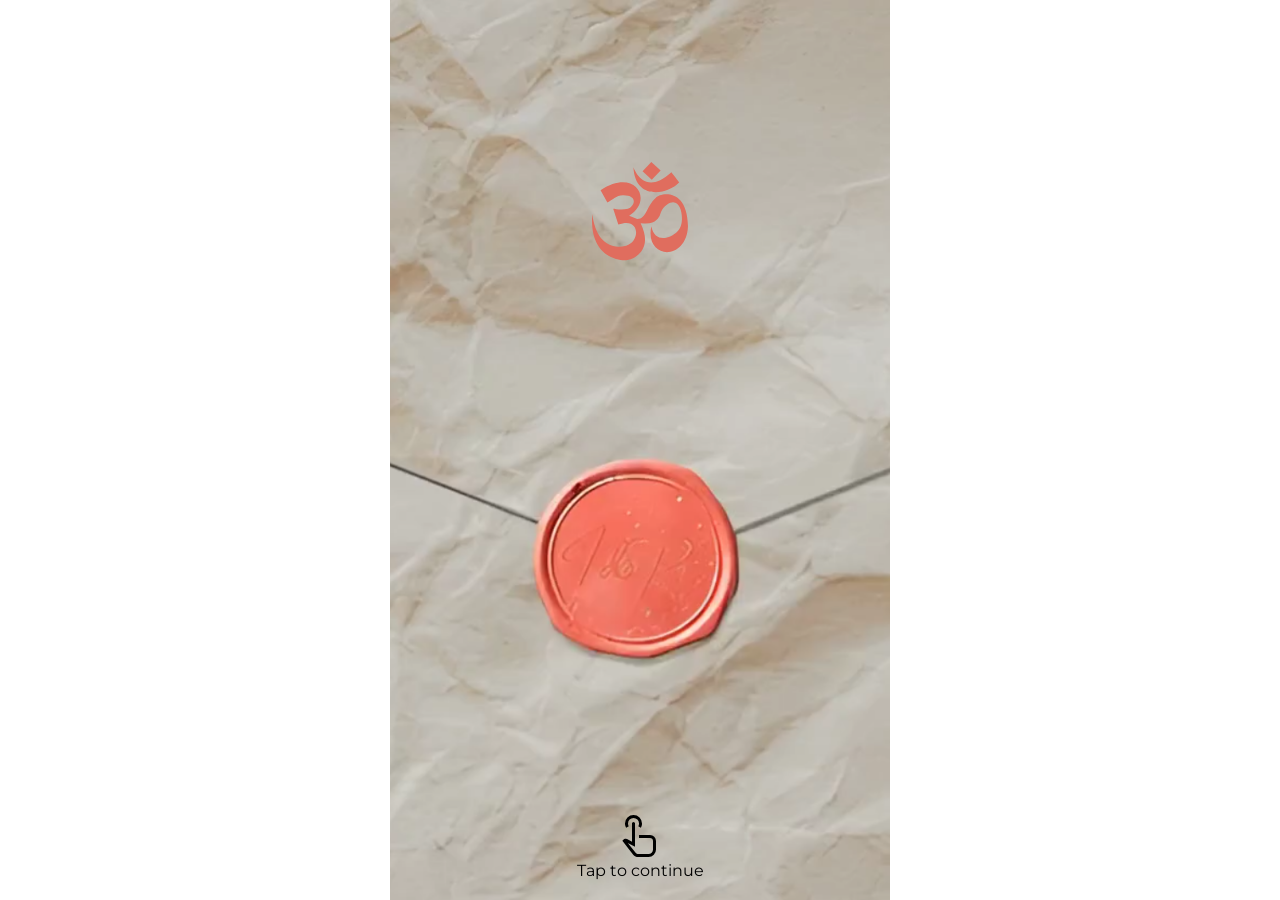
==== commit b3156bf5: "changes" ====
--- a/index.html
+++ b/index.html
@@ -11,9 +11,33 @@
 
 <body>
     <div id="intro-ctr">
-        <video id="intro-vid" src="./static/rendered-envelop.mkv" poster="./static/videoposter.png" muted playsinline preload="auto"></video>
+        <video id="intro-vid" src="./static/rendered-envelop.mkv" poster="./static/videoposter.png" muted playsinline
+            preload="auto"></video>
+        <svg version="1.1" id="Layer_1" xmlns:rdf="http://www.w3.org/1999/02/22-rdf-syntax-ns#"
+            xmlns:svg="http://www.w3.org/2000/svg" xmlns:cc="http://creativecommons.org/ns#"
+            xmlns:dc="http://purl.org/dc/elements/1.1/" xmlns="http://www.w3.org/2000/svg"
+            xmlns:xlink="http://www.w3.org/1999/xlink" x="0px" y="0px" viewBox="465.9997 -33.2869 1628.0002 1666.5739"
+            enable-background="new 465.9997 -33.2869 1628.0002 1666.5739" xml:space="preserve">
+            <g id="layer1_1_" transform="translate(-210.63 -364.11)">
+                <path id="path2396_1_"
+                    d="M1674.7654,364.11l-142.1121,149.3132l149.3608,137.2957l144.4966-146.9288L1674.7654,364.11z" />
+                <path id="path3168_1_" d="M1383.3402,445.9915c0,0,158.9464,500.9695,618.9987,84.3135
+		c2.4321,2.3845,125.2305,163.7629,127.6626,163.7629c-178.2604,199.9108-722.5786,308.3072-746.6614-248.0764L1383.3402,445.9915
+		L1383.3402,445.9915z" />
+                <path id="path3170_1_" d="M959.3881,1021.6413L848.6072,821.7305c566.8275-380.5555,873.5131,168.5795,464.869,416.7037
+		l132.4791,52.9821c158.1831-6.4856,135.4357-194.5697,303.4906-346.8397c63.4258-76.3018,512.224-176.6388,522.6676,464.869
+		c-26.2285,582.1245-711.3716,541.9341-597.3484,0c40.1299,209.1467,195.2008,217.5673,316.8134,161.9077
+		c184.0975-86.0382,180.8688-229.8975,181.6078-288.2218c1.814-143.1672-67.2197-350.2632-245.5282-222.9576
+		c-91.4915,65.3215-95.5204,136.4851-113.2128,171.0116c-17.6449,34.5266-73.4406,169.1992-313.1237,127.6626
+		c223.6121,462.3416-146.6904,585.0922-183.0292,592.5315c-93.8989,47.2594-665.6382-3.8627-604.5967-739.4602
+		c48.9763,385.3719,242.7353,591.2438,551.6147,513.0345c233.8176-59.1814,232.8162-480.1293-127.6625-342.0232l-81.8815-255.3248
+		c-3.4813-10.8254,115.9788,30.3777,238.4432-2.3844c99.4309-26.6105,181.5985-220.894-79.4971-221.6093
+		c-114.405-0.2861-170.2009,78.6862-255.3251,118.0293L959.3881,1021.6413z" />
+            </g>
+        </svg>
+
         <div id="intro-cta">
-            <svg xmlns="http://www.w3.org/2000/svg" height="48px" viewBox="0 -960 960 960" width="48px" fill="#FFFFFF">
+            <svg xmlns="http://www.w3.org/2000/svg" height="48px" viewBox="0 -960 960 960" width="48px" fill="#000000">
                 <path
                     d="M445-80q-29 0-56-12t-45-35L127-403l21-23q14-15 34.5-18.5T221-438l99 53v-365q0-12.75 8.68-21.38 8.67-8.62 21.5-8.62 12.82 0 21.32 8.62 8.5 8.63 8.5 21.38v465l-144-77 156 198q10 12 23.76 18 13.76 6 29.24 6h205q38 0 64-26t26-64v-170q0-25.5-17.25-42.75T680-460H460v-60h219.65q50.14 0 85.25 35 35.1 35 35.1 85v170q0 63-43.5 106.5T650-80H445ZM203-665q-11.07-18.75-17.04-40.49-5.96-21.74-5.96-44.76 0-70.75 49.5-120.25T350-920q71 0 120.5 49.74t49.5 120.3q0 22.96-5.96 44.62Q508.07-683.68 497-665l-52-30q7-12 11-26t4-29.48Q460-796 427.88-828q-32.12-32-78-32T272-827.92q-32 32.09-32 77.92 0 15 4 29t11 26l-52 30Zm285 335Z" />
             </svg>
@@ -47,7 +71,7 @@
             </video>
             <div id="hero-text">
                 <p class="font-pw">save the date</p>
-                <h1 class="font-ny">Ishika & Prateek</h1>
+                <h1 class="font-ny">Prateek & Ishika</h1>
                 <p class="font-pw">are getting married!</p>
                 <p class="font-mont">June 23, 2026</p>
                 <p class="font-mont">Tuesday</p>
@@ -72,26 +96,13 @@
                 </div>
                 <div class="countdown-timer-item">
                     <h1 id="minutes">00</h1>
-                    <p>Minutes</p>
+                    <p>Min.</p>
                 </div>
                 <div class="countdown-timer-item">
                     <h1 id="seconds">00</h1>
-                    <p>Seconds</p>
+                    <p>Sec.</p>
                 </div>
             </div>
-        </div>
-        <div class="section salutations">
-            <p class="font-mont" style="font-size: 18px;">
-                || श्री गणेशाये नमः  ||
-            </p>
-            <p>
-                Mrs. Surinder Kaur & Mr. Surender Singh Giran request your gracious presence
-                and blessings on the auspicious occasion of the wedding of their beloved daughter
-            </p>
-            <h1 class="font-ny">Ishika</h1>
-            <h3 class="font-ny">with</h3>
-            <h1 class="font-ny">Prateek</h1>
-            <p>Son of Mrs. Poonam Gupta & Mr. Satish Bindal</p>
         </div>
         <div class="section divider">
             <div></div>
@@ -99,104 +110,45 @@
             <div></div>
         </div>
         <div class="section events">
-            <h1 class="evt-sec-hd">Events</h1>
+            <p> ||ॐ: श्री गणेशाये नमः ||</p>
+            <p>|| वक्रतुण्ड महाकाय सूर्यकोटि समप्रभ ||<br />|| निर्विघ्नं कुरु मे देव सर्वकार्येषु सर्वदा ||</p>
             <ul>
                 <li>
-                    <div class="tl-itm-img">
-                        <p>Sat.</p>
-                        <h1>20</h1>
-                        <p>June</p>
-                    </div>
                     <div class="tl-itm-cntnt">
-                        <p>1PM Onwards</p>
-                        <h3>Brahm Bhoj</h3>
-                        <p>Venue: Giran Residence, Nalagarh</p>
-                        <a href="https://maps.app.goo.gl/SNMnm57GWrS3jWi1A" target="_blank" rel="noopener">Get
-                            Directions</a>
-                    </div>
-                </li>
-                <li>
-                    <div class="tl-itm-img">
-                        <p>Mon.</p>
-                        <h1>22</h1>
-                        <p>June</p>
-                    </div>
-                    <div class="tl-itm-cntnt">
-                        <p>7AM Onwards</p>
-                        <h3>Maama Swagat</h3>
-                        <p>Venue: Giran Residence, Nalagarh</p>
-                        <a href="https://maps.app.goo.gl/SNMnm57GWrS3jWi1A" target="_blank" rel="noopener">Get
-                            Directions</a>
-                    </div>
-                </li>
-                <li>
-                    <div class="tl-itm-img">
-                        <p>Mon.</p>
-                        <h1>22</h1>
-                        <p>June</p>
-                    </div>
-                    <div class="tl-itm-cntnt">
-                        <p>10AM Onwards</p>
-                        <h3>Haldi</h3>
-                        <p>Venue: Giran Residence, Nalagarh</p>
-                        <a href="https://maps.app.goo.gl/SNMnm57GWrS3jWi1A" target="_blank" rel="noopener">Get
-                            Directions</a>
-                    </div>
-                </li>
-                <li>
-                    <div class="tl-itm-img">
-                        <p>Mon.</p>
-                        <h1>22</h1>
-                        <p>June</p>
-                    </div>
-                    <div class="tl-itm-cntnt">
-                        <p>3PM Onwards</p>
-                        <h3>Mehndi</h3>
-                        <p>Venue: Giran Residence, Nalagarh</p>
-                        <a href="https://maps.app.goo.gl/SNMnm57GWrS3jWi1A" target="_blank" rel="noopener">Get
-                            Directions</a>
-                    </div>
-                </li>
-                <li>
-                    <div class="tl-itm-img">
-                        <p>Mon.</p>
-                        <h1>22</h1>
-                        <p>June</p>
-                    </div>
-                    <div class="tl-itm-cntnt">
-                        <p>10PM Onwards</p>
-                        <h3>Jaago</h3>
-                        <p>Venue: Giran Residence, Nalagarh</p>
-                        <a href="https://maps.app.goo.gl/SNMnm57GWrS3jWi1A" target="_blank" rel="noopener">Get
-                            Directions</a>
-                    </div>
-                </li>
-                <li>
-                    <div class="tl-itm-img">
-                        <p>Tue.</p>
-                        <h1>23</h1>
-                        <p>June</p>
-                    </div>
-                    <div class="tl-itm-cntnt">
-                        <p>8PM Onwards</p>
-                        <h3>Arrival of Baraat</h3>
-                        <p>Venue: Amour, Zirakpur</p>
-                        <a href="https://maps.app.goo.gl/FdJdnbdSKJWNtoSg6" target="_blank" rel="noopener">Get
-                            Directions</a>
-                    </div>
-                </li>
-                <li>
-                    <div class="tl-itm-img">
-                        <p>Wed.</p>
-                        <h1>24</h1>
-                        <p>June</p>
-                    </div>
-                    <div class="tl-itm-cntnt">
-                        <p>1AM</p>
-                        <h3>Lagan Phere</h3>
-                        <p>Venue: Amour, Zirakpur</p>
-                        <a href="https://maps.app.goo.gl/FdJdnbdSKJWNtoSg6" target="_blank" rel="noopener">Get
-                            Directions</a>
+                        <p>With hearts full of love, the Bindal family warmly invites you to join us as
+                            Prateek and Ishika begin their new journey together.</p>
+                        <div class="venueBox">
+
+                            <!-- <h3 class="font-ny">Amour - The Grand Ballroom</h3>
+                            <p>Ramgarh Road, Zirakpur</p>
+                            <p>Tue., 23rd June - 7PM onwards</p> -->
+                            <p>Tuesday, June 23rd, 2026</p>
+                            <p>Reception of Barat | 7:00 PM</p>
+                            <svg xmlns="http://www.w3.org/2000/svg" height="24px" viewBox="0 -960 960 960" width="24px"
+                                fill="#000000">
+                                <path
+                                    d="M536.5-503.5Q560-527 560-560t-23.5-56.5Q513-640 480-640t-56.5 23.5Q400-593 400-560t23.5 56.5Q447-480 480-480t56.5-23.5ZM480-186q122-112 181-203.5T720-552q0-109-69.5-178.5T480-800q-101 0-170.5 69.5T240-552q0 71 59 162.5T480-186Zm0 106Q319-217 239.5-334.5T160-552q0-150 96.5-239T480-880q127 0 223.5 89T800-552q0 100-79.5 217.5T480-80Zm0-480Z" />
+                            </svg>
+                            <h3 class="font-ny">Amour - The Grand Ballroom</h3>
+                            <div id="event-btns">
+                                <a href="https://maps.app.goo.gl/ovyfA9BeAC1xMQeL6" target="_blank"
+                                    rel="noopener noreferrer" title="Navigate on Google Maps">
+                                    <svg xmlns="http://www.w3.org/2000/svg" height="24px" viewBox="0 -960 960 960"
+                                        width="24px" fill="#FFFFFF">
+                                        <path
+                                            d="m200-120-40-40 320-720 320 720-40 40-280-120-280 120Zm84-124 196-84 196 84-196-440-196 440Zm196-84Z" />
+                                    </svg>
+                                </a>
+                                <a href="https://calendar.google.com/calendar/render?action=TEMPLATE&dates=20260623T143000Z%2F20260623T220000Z&details=&location=https%3A%2F%2Fmaps.app.goo.gl%2FPWdqNd111wx5Euoc8&text=Prateek%20%26%20Ishika%20Wedding"
+                                    target="_blank" rel="noopener noreferrer" title="Add to Google Calendar">
+                                    <svg xmlns="http://www.w3.org/2000/svg" height="24px" viewBox="0 -960 960 960"
+                                        width="24px" fill="#FFFFFF">
+                                        <path
+                                            d="M509-269q-29-29-29-71t29-71q29-29 71-29t71 29q29 29 29 71t-29 71q-29 29-71 29t-71-29ZM200-80q-33 0-56.5-23.5T120-160v-560q0-33 23.5-56.5T200-800h40v-80h80v80h320v-80h80v80h40q33 0 56.5 23.5T840-720v560q0 33-23.5 56.5T760-80H200Zm0-80h560v-400H200v400Zm0-480h560v-80H200v80Zm0 0v-80 80Z" />
+                                    </svg>
+                                </a>
+                            </div>
+                        </div>
                     </div>
                 </li>
             </ul>
--- a/index.css
+++ b/index.css
@@ -80,6 +80,12 @@
   z-index: 999;
   overflow: hidden;
 }
+body #intro-ctr #Layer_1 {
+  position: absolute;
+  top: 160px;
+  width: 100px;
+  fill: #e06d5e;
+}
 body #intro-ctr #intro-vid {
   position: relative;
   height: 100%;
@@ -92,15 +98,11 @@
   justify-content: center;
   align-items: center;
   flex-direction: column;
-  width: 150px;
-  height: 150px;
-  background: #000;
-  border-radius: 50%;
   animation: pulse 1s infinite alternate;
-  box-shadow: 0 0 15px 5px #000;
+  bottom: 20px;
 }
 body #intro-ctr #intro-cta p {
-  color: #fff;
+  color: #000;
 }
 @keyframes pulse {
   from {
@@ -221,6 +223,7 @@
   letter-spacing: var(--ltr-spc);
   text-transform: uppercase;
   color: #000;
+  font-size: 8px;
 }
 body .hero .hero-cta a::after {
   content: "↓";
@@ -232,7 +235,7 @@
   justify-content: flex-start;
   background: linear-gradient(123deg, rgb(206, 212, 229) 0%, rgb(230, 206, 211) 100%);
   color: #000;
-  padding: 50px 0;
+  padding: 20px 0;
 }
 body .countdown .countdown-text {
   position: relative;
@@ -252,26 +255,29 @@
   justify-content: space-between;
   gap: 20px;
   flex-wrap: wrap;
-  padding: 20px;
+  padding-top: 10px;
 }
 body .countdown .countdown-timer .countdown-timer-item {
   position: relative;
   flex-grow: 1;
   flex-shrink: 1;
-  width: 100px;
-  height: 100px;
+  width: 50px;
+  height: 50px;
   background-color: var(--color-light);
   border-radius: 5px;
   display: flex;
   flex-direction: column;
   justify-content: center;
   align-items: center;
+  box-shadow: 0 0 5px 0px rgba(0, 0, 0, 0.3960784314);
 }
 body .countdown .countdown-timer .countdown-timer-item h1 {
   font-family: "NewYork";
+  font-size: 18px;
 }
 body .countdown .countdown-timer .countdown-timer-item p {
   font-family: var(--font-default);
+  font-size: 14px;
 }
 body .events {
   display: flex;
@@ -279,6 +285,7 @@
   justify-content: flex-start;
   align-items: center;
   width: 100%;
+  margin-bottom: 10px;
 }
 body .events .evt-sec-hd {
   color: #000;
@@ -288,6 +295,14 @@
   padding: 10px 50px;
   border-radius: 999em;
 }
+body .events p {
+  padding: 20px;
+  font-size: 18px;
+  line-height: 2;
+}
+body .events p:first-of-type {
+  padding: unset;
+}
 body .events ul {
   list-style: none;
 }
@@ -326,14 +341,81 @@
 body .events ul li .tl-itm-cntnt {
   display: flex;
   flex-direction: column;
-  align-items: flex-start;
+  align-items: center;
   justify-content: center;
   gap: 10px;
 }
-body .events ul li .tl-itm-cntnt p:nth-of-type(1) {
-  background-color: var(--color-accent);
-  padding: 5px 10px;
-  border-radius: 5px;
+body .events ul li .tl-itm-cntnt p {
+  text-align: center;
+  width: 80%;
+}
+body .events ul li .tl-itm-cntnt .venueBox {
+  padding: 20px;
+  z-index: 2;
+  width: 80%;
+  display: flex;
+  flex-direction: column;
+  align-items: center;
+  justify-content: center;
+  border-radius: 15px;
+}
+body .events ul li .tl-itm-cntnt .venueBox svg {
+  width: 50px;
+  height: 50px;
+  fill: var(--color-accent);
+  border-radius: 50%;
+  background-color: #e6879a;
+  padding: 5px;
+  margin-top: 15px;
+  margin-bottom: 5px;
+}
+body .events ul li .tl-itm-cntnt .venueBox svg path {
+  fill: var(--color-accent);
+}
+body .events ul li .tl-itm-cntnt .venueBox p {
+  padding: unset;
+  font-size: 14px;
+}
+body .events ul li .tl-itm-cntnt .venueBox p:first-of-type {
+  font-size: 16px;
+  line-height: 18px;
+}
+body .events ul li .tl-itm-cntnt .venueBox #event-btns {
+  display: flex;
+  flex-direction: row;
+  align-items: center;
+  justify-content: center;
+  gap: 10px;
+  margin: 20px 0;
+}
+body .events ul li .tl-itm-cntnt .venueBox #event-btns a {
+  text-decoration: none;
+  font-size: 14px;
+  background-color: #cfdaf6;
+  color: #000;
+  padding: 16px;
+  border-radius: 10px;
+  font-weight: 500;
+  width: 100%;
+  text-align: center;
+  line-height: 35px;
+  display: flex;
+  flex-direction: row;
+  align-items: center;
+  justify-content: center;
+}
+body .events ul li .tl-itm-cntnt .venueBox #event-btns a svg {
+  background-color: unset;
+  fill: #000;
+  width: 35px;
+  height: 35px;
+  margin: unset;
+}
+body .events ul li .tl-itm-cntnt .venueBox #event-btns a svg path {
+  fill: #000;
+}
+body .events ul li .tl-itm-cntnt .venueBox #event-btns a:last-of-type {
+  background-color: rgba(207, 218, 246, 0.4745098039);
 }
 body .events ul li:last-of-type {
   margin-bottom: unset;
